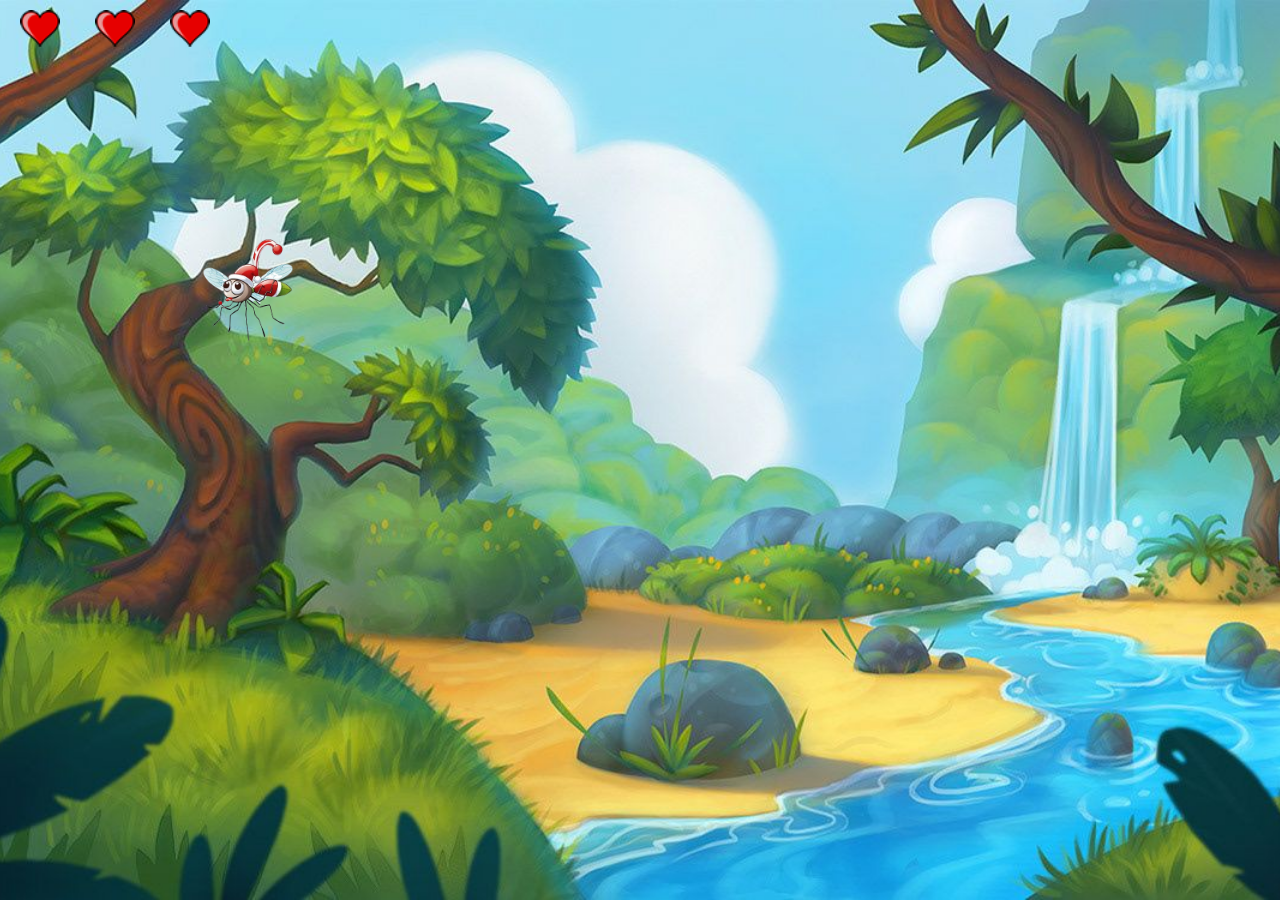
==== jogo.html @ a788d935 "Terceiro Commit" ====
<!DOCTYPE html>
<html lang="pt-BR">
<head>
    <meta charset="UTF-8">
    <meta name="viewport" content="width=device-width, initial-scale=1.0">
    <title>Jogo</title>
    <link rel="stylesheet" href="css/game.css">
    <link rel="shortcut icon" href="imgs/icon.png" type="image/x-icon">
</head>
<body>
    <div id="hud">
        <img class="img-coracao" src="imgs/coracao_cheio.png" alt="coracao">
        <img class="img-coracao" src="imgs/coracao_cheio.png" alt="coracao">
        <img class="img-coracao" src="imgs/coracao_cheio.png" alt="coracao">
    </div>

    <script src="./js/game.js"></script>
</body>
</html>
---- css/game.css ----
*{
    padding: 0;
    margin: 0;
}

body{
    background: url(../imgs/bg1.jpg) no-repeat center center fixed;
    background-size: cover;
    height: 100vh;
    position: relative;
    overflow: hidden;
}

.img-coracao{
    width: 40px;
    margin-left: 20px;
}

#hud{
    display: flex;
    gap: 15px;
    margin-top: 10px;
}
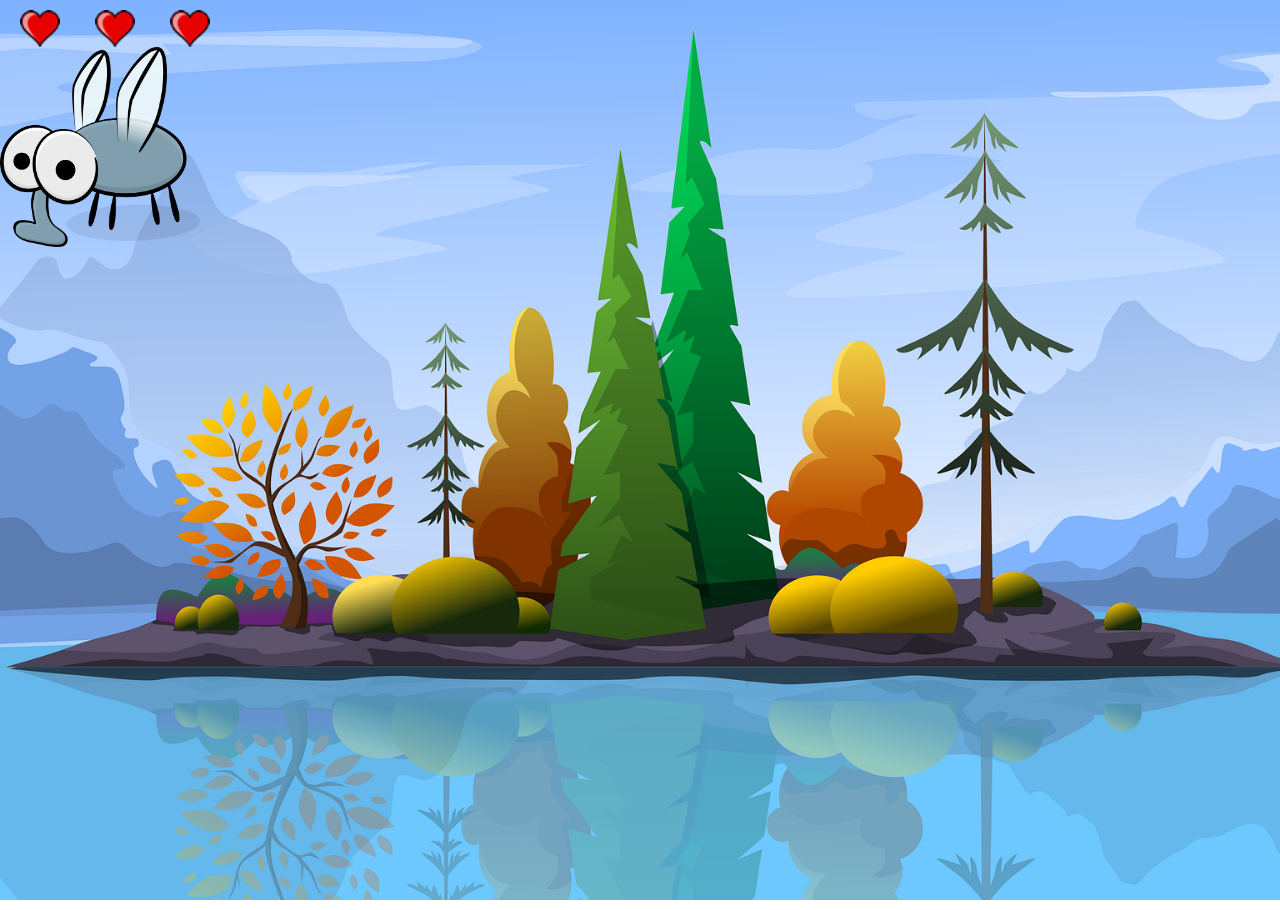
==== commit 7dc53db3: "Quarto Commit" ====
--- a/jogo.html
+++ b/jogo.html
@@ -9,11 +9,13 @@
 </head>
 <body>
     <div id="hud">
-        <img class="img-coracao" src="imgs/coracao_cheio.png" alt="coracao">
-        <img class="img-coracao" src="imgs/coracao_cheio.png" alt="coracao">
-        <img class="img-coracao" src="imgs/coracao_cheio.png" alt="coracao">
+        <img id="coracao1" class="img-coracao" src="imgs/coracao_cheio.png" alt="coracao">
+        <img id="coracao2" class="img-coracao" src="imgs/coracao_cheio.png" alt="coracao">
+        <img id="coracao3" class="img-coracao" src="imgs/coracao_cheio.png" alt="coracao">
     </div>
 
-    <script src="./js/game.js"></script>
+
+
+    <script src="../js/game.js"></script>
 </body>
 </html>--- a/css/game.css
+++ b/css/game.css
@@ -4,7 +4,7 @@
 }
 
 body{
-    background: url(../imgs/bg1.jpg) no-repeat center center fixed;
+    background: url(../imgs/fundo-mosquito1.webp) no-repeat center center fixed;
     background-size: cover;
     height: 100vh;
     position: relative;
@@ -22,3 +22,6 @@
     margin-top: 10px;
 }
 
+html{
+    cursor: url('data:image/svg+xml;utf8,<svg xmlns="http://www.w3.org/2000/svg" width="48" height="48" viewBox="0 0 48 48"><foreignObject width="100%" height="100%"><div xmlns="http://www.w3.org/1999/xhtml" style="width:100%;height:100%;border-radius:50%;background:conic-gradient(from 90deg at 4px 4px,%230000 90deg, %23ff0000 0) -4px -4px/calc(50% + 2px) calc(50% + 2px),repeating-radial-gradient(%230000 0 22%,%23ff0000 23% 32%);" ></div></foreignObject></svg>')  24 24, auto;
+}